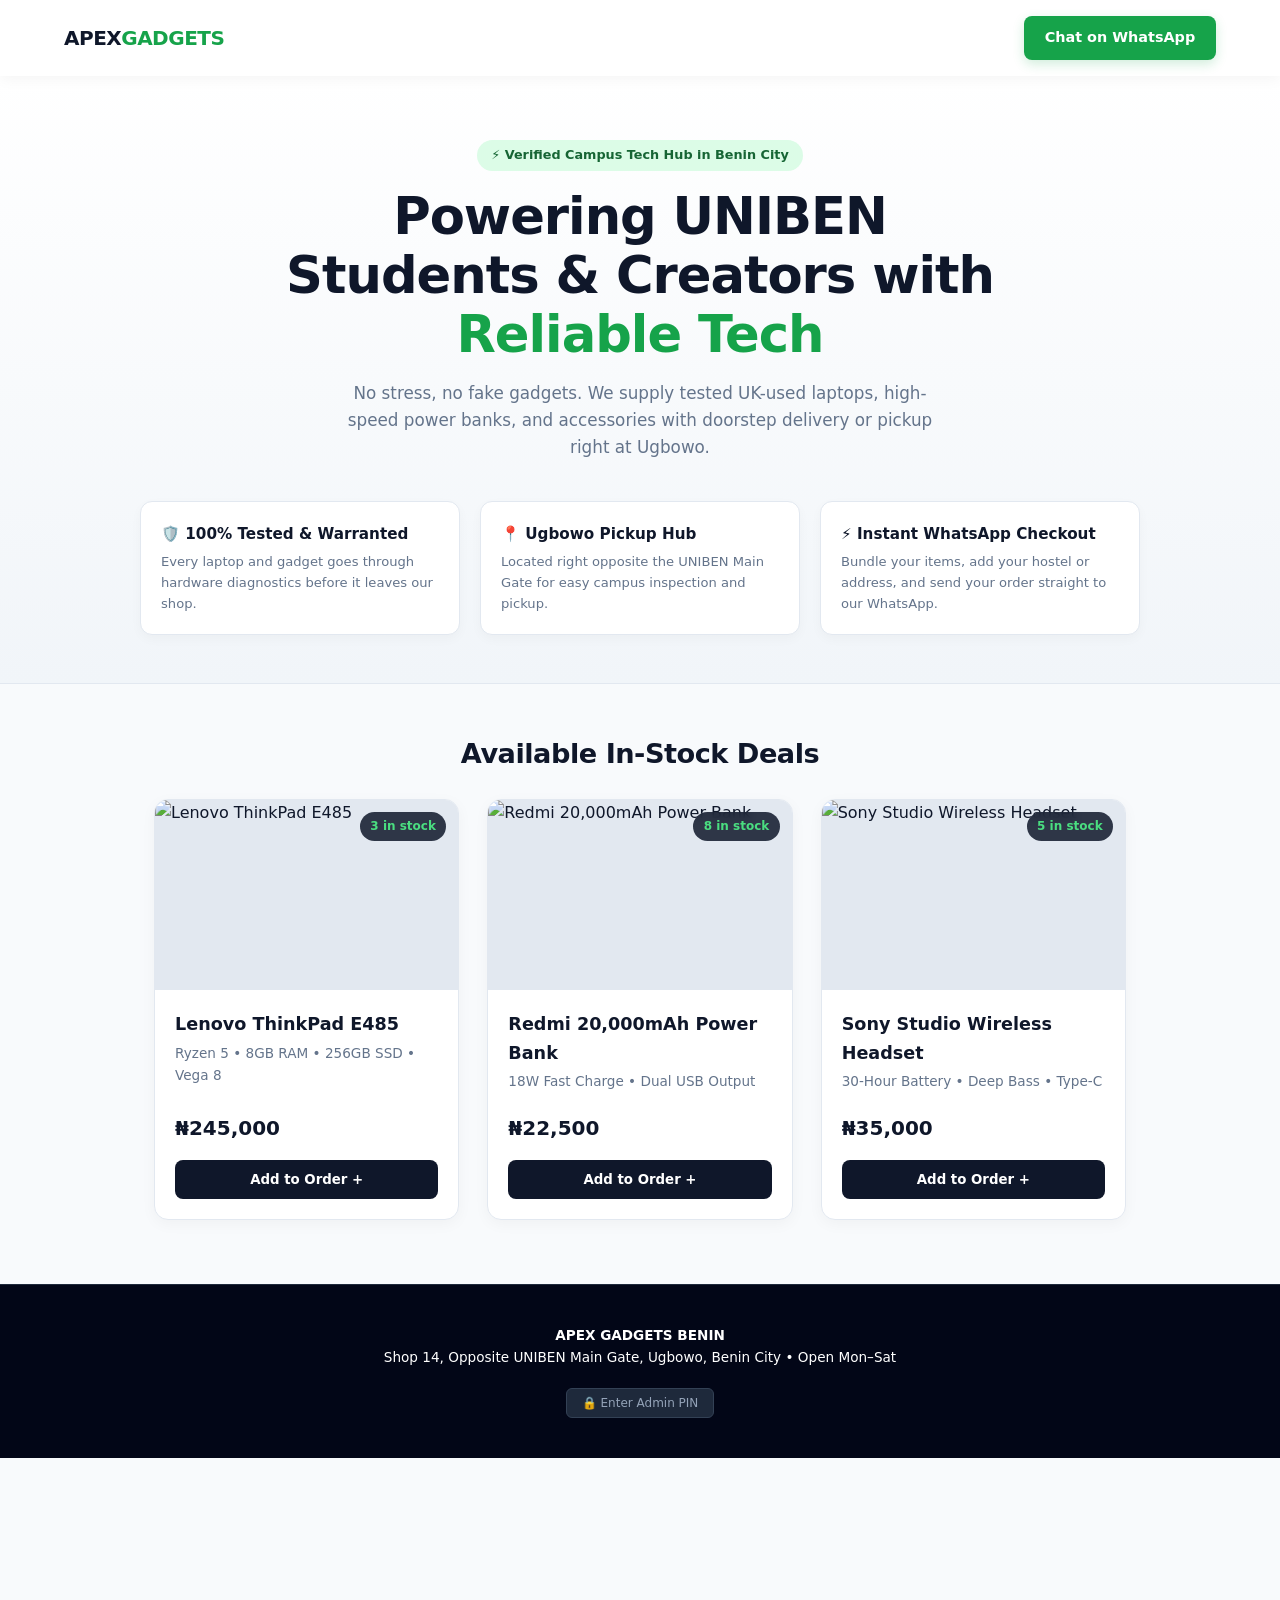
==== Landing page 002/index.html @ 0d906db6 "Initial commit: complete whatsApp store landing page template" ====
<!DOCTYPE html>
<html lang="en">
<head>
  <meta charset="UTF-8">
  <meta name="viewport" content="width=device-width, initial-scale=1.0">
  <title>Apex Gadgets Benin | Trusted Laptops & Accessories</title>
  <link rel="stylesheet" href="style.css">
  <script src="script.js" defer></script>
  <link rel="icon" type="image/x-icon" href="illust_080.png">
</head>
<body>

  <!-- 1. Head Navbar -->
  <header class="navbar">
    <div class="logo">APEX<span>GADGETS</span></div>
    <a href="https://wa.me/2348130976312?text=Hello%20Apex%20Gadgets,%20I%20have%20an%20inquiry" class="btn-wa">Chat on WhatsApp</a>
  </header>

  <!-- 2. Homepage & About Business Hero Section -->
  <section class="hero-about animate-fade">
    <span class="badge">⚡ Verified Campus Tech Hub in Benin City</span>
    <h1>Powering UNIBEN Students & Creators with <span>Reliable Tech</span></h1>
    <p>No stress, no fake gadgets. We supply tested UK-used laptops, high-speed power banks, and accessories with doorstep delivery or pickup right at Ugbowo.</p>

    <!-- Trust Pillars -->
    <div class="trust-grid">
      <div class="trust-card">
        <h4>🛡️ 100% Tested & Warranted</h4>
        <p>Every laptop and gadget goes through hardware diagnostics before it leaves our shop.</p>
      </div>
      <div class="trust-card">
        <h4>📍 Ugbowo Pickup Hub</h4>
        <p>Located right opposite the UNIBEN Main Gate for easy campus inspection and pickup.</p>
      </div>
      <div class="trust-card">
        <h4>⚡ Instant WhatsApp Checkout</h4>
        <p>Bundle your items, add your hostel or address, and send your order straight to our WhatsApp.</p>
      </div>
    </div>
  </section>

  <!-- 3. Vendor Admin Panel (Hidden Until Unlocked) -->
  <section id="adminPanel" class="admin-panel">
    <div class="admin-header">
      <div>
        <h3>🛠️ Shop Owner Inventory Manager</h3>
        <span class="admin-badge">Admin View Active — Customer Add-to-Cart Hidden</span>
      </div>
      <button class="btn-clear" style="color: #0f172a; border-color: #cbd5e1;" onclick="lockAdminMode()">Exit Admin View ✕</button>
    </div>

    <div class="admin-grid">
      <input type="text" id="newProdName" class="admin-input" placeholder="Product Name (e.g., HP EliteBook 840 G5)">
      <input type="number" id="newProdPrice" class="admin-input" placeholder="Price in Naira (e.g., 285000)">
      <input type="number" id="newProdStock" class="admin-input" placeholder="Quantity to List (e.g., 5)" min="1">
      <input type="text" id="newProdSpecs" class="admin-input" placeholder="Short Specs (e.g., Core i5 • 16GB RAM)">
      <input type="text" id="newProdImg" class="admin-input" placeholder="Image URL (or leave blank for default)" style="grid-column: 1 / -1;">
    </div>

    <div class="admin-actions">
      <button class="btn-wa" onclick="addNewProduct()">+ List Product With Stock</button>
      
  </section>

  <!-- 4. Dynamic Products Catalog Grid -->
  <h2 class="section-title">Available In-Stock Deals</h2>
  <section id="productsGrid" class="products-grid"></section>

  <!-- 5. Sticky Bottom Cart Drawer -->
  <div id="cartDrawer" class="cart-drawer">
    <div class="cart-container">
      <div id="cartItemsList" class="cart-items-list"></div>

      <div class="delivery-inputs">
        <input type="text" id="customerName" class="input-field" placeholder="Your Name (e.g., Osas)" oninput="saveCustomerDetails()">
        <input type="text" id="customerAddress" class="input-field" placeholder="Delivery Address / Hostel (e.g., Hall 3, UNIBEN)" oninput="saveCustomerDetails()">
      </div>
      <span id="errorMsg" class="error-msg">⚠️ Please enter both your name and delivery address to checkout.</span>

      <div class="cart-summary-row">
        <div>
          <span id="cartCount" class="cart-count">0 items in cart</span>
          <span id="cartTotal" class="cart-total">₦0</span>
        </div>
        <div class="cart-actions">
          <button class="btn-clear" onclick="clearCart()">Clear All</button>
          <button onclick="checkoutOnWhatsApp()" class="btn-wa">Send Order on WhatsApp →</button>
        </div>
      </div>
    </div>
  </div>

  <!-- 6. Footer -->
  <footer>
    <strong>APEX GADGETS BENIN</strong>
    <p>Shop 14, Opposite UNIBEN Main Gate, Ugbowo, Benin City • Open Mon–Sat</p>
    <button class="btn-admin-toggle" onclick="unlockAdmin()">🔒 Enter Admin PIN</button>
  </footer>

 
</body>
</html>
---- Landing page 002/style.css ----
:root {
      --primary: #16a34a;
      --primary-dark: #15803d;
      --dark: #0f172a;
      --light: #f8fafc;
      --gray: #64748b;
      --transition: all 0.25s cubic-bezier(0.4, 0, 0.2, 1);
    }

    * {
      margin: 0;
      padding: 0;
      box-sizing: border-box;
      font-family: system-ui, -apple-system, sans-serif;
    }

    body {
      background-color: var(--light);
      color: var(--dark);
      line-height: 1.6;
      padding-bottom: 290px;
    }

    /* --- ANIMATIONS --- */
    @keyframes fadeIn {
      from { opacity: 0; transform: translateY(20px); }
      to { opacity: 1; transform: translateY(0); }
    }

    @keyframes pulseBadge {
      0% { transform: scale(1); }
      50% { transform: scale(1.03); }
      100% { transform: scale(1); }
    }

    .animate-fade {
      animation: fadeIn 0.6s ease-out forwards;
    }

    /* 1. Sticky Navbar */
    .navbar {
      display: flex;
      justify-content: space-between;
      align-items: center;
      padding: 1rem 5%;
      background: rgba(255, 255, 255, 0.95);
      backdrop-filter: blur(10px);
      box-shadow: 0 2px 15px rgba(0,0,0,0.05);
      position: sticky;
      top: 0;
      z-index: 100;
    }

    .logo { font-size: 1.25rem; font-weight: 800; letter-spacing: -0.5px; }
    .logo span { color: var(--primary); }

    .btn-wa {
      background: var(--primary);
      color: white;
      text-decoration: none;
      padding: 0.65rem 1.3rem;
      border-radius: 8px;
      font-weight: 600;
      font-size: 0.9rem;
      border: none;
      cursor: pointer;
      display: inline-block;
      transition: var(--transition);
      box-shadow: 0 4px 12px rgba(22, 163, 74, 0.2);
    }

    .btn-wa:hover {
      background: var(--primary-dark);
      transform: translateY(-2px);
      box-shadow: 0 6px 16px rgba(22, 163, 74, 0.3);
    }

    .btn-wa:active { transform: translateY(0); }

    /* 2. Hero & About Business Section */
    .hero-about {
      padding: 4rem 5% 3rem;
      text-align: center;
      background: linear-gradient(180deg, #ffffff 0%, #f1f5f9 100%);
      border-bottom: 1px solid #e2e8f0;
    }

    .badge {
      background: #dcfce7;
      color: #166534;
      padding: 0.35rem 0.9rem;
      border-radius: 50px;
      font-size: 0.8rem;
      font-weight: 700;
      display: inline-block;
      margin-bottom: 1rem;
      animation: pulseBadge 3s infinite ease-in-out;
    }

    .hero-about h1 {
      font-size: clamp(2rem, 4.5vw, 3.2rem);
      line-height: 1.15;
      margin-bottom: 1rem;
      max-width: 750px;
      margin-inline: auto;
      letter-spacing: -1px;
    }

    .hero-about h1 span { color: var(--primary); }

    .hero-about p {
      color: var(--gray);
      max-width: 600px;
      margin: 0 auto 2.5rem;
      font-size: 1.05rem;
    }

    /* Trust Pillars Grid */
    .trust-grid {
      display: grid;
      grid-template-columns: repeat(auto-fit, minmax(240px, 1fr));
      gap: 1.25rem;
      max-width: 1000px;
      margin: 0 auto;
      text-align: left;
    }

    .trust-card {
      background: white;
      padding: 1.25rem;
      border-radius: 12px;
      box-shadow: 0 4px 12px rgba(0,0,0,0.03);
      border: 1px solid #e2e8f0;
      transition: var(--transition);
    }

    .trust-card:hover {
      transform: translateY(-4px);
      box-shadow: 0 8px 24px rgba(0,0,0,0.06);
      border-color: #cbd5e1;
    }

    .trust-card h4 { font-size: 0.95rem; margin-bottom: 0.3rem; color: var(--dark); font-weight: 700; }
    .trust-card p { font-size: 0.82rem; color: var(--gray); margin: 0; }

    /* 3. Vendor Admin Panel */
    .admin-panel {
      display: none;
      max-width: 800px;
      margin: 2rem auto;
      background: white;
      border: 2px solid var(--primary);
      border-radius: 12px;
      padding: 1.5rem;
      box-shadow: 0 10px 25px rgba(0,0,0,0.08);
      animation: fadeIn 0.3s ease-out;
    }

    .admin-header {
      display: flex;
      justify-content: space-between;
      align-items: center;
      margin-bottom: 1rem;
      padding-bottom: 0.75rem;
      border-bottom: 1px solid #e2e8f0;
    }

    .admin-badge {
      background: #fef3c7;
      color: #b45309;
      font-size: 0.75rem;
      padding: 0.25rem 0.6rem;
      border-radius: 6px;
      font-weight: 700;
    }

    .admin-grid {
      display: grid;
      grid-template-columns: repeat(auto-fit, minmax(220px, 1fr));
      gap: 0.85rem;
      margin-bottom: 1rem;
    }

    .admin-input {
      width: 100%;
      padding: 0.7rem;
      border: 1px solid #cbd5e1;
      border-radius: 8px;
      font-size: 0.9rem;
      outline: none;
      transition: border-color 0.2s;
    }

    .admin-input:focus { border-color: var(--primary); }
    .admin-actions { display: flex; gap: 0.75rem; flex-wrap: wrap; }

    /* 4. Product Grid & Cards */
    .section-title {
      text-align: center;
      margin: 3rem 0 1.5rem;
      font-size: 1.7rem;
      letter-spacing: -0.5px;
    }

    .products-grid {
      display: grid;
      grid-template-columns: repeat(auto-fit, minmax(260px, 1fr));
      gap: 1.75rem;
      padding: 0 5% 4rem;
      max-width: 1100px;
      margin: 0 auto;
    }

    .card {
      background: white;
      border-radius: 14px;
      overflow: hidden;
      box-shadow: 0 4px 15px rgba(0,0,0,0.04);
      display: flex;
      flex-direction: column;
      position: relative;
      border: 1px solid #e2e8f0;
      transition: var(--transition);
      animation: fadeIn 0.5s ease-out;
    }

    .card:hover {
      transform: translateY(-6px);
      box-shadow: 0 12px 30px rgba(0,0,0,0.08);
      border-color: #cbd5e1;
    }

    .stock-pill {
      position: absolute;
      top: 12px;
      right: 12px;
      background: rgba(15, 23, 42, 0.85);
      backdrop-filter: blur(4px);
      color: #4ade80;
      padding: 0.3rem 0.65rem;
      border-radius: 50px;
      font-size: 0.75rem;
      font-weight: 700;
      z-index: 2;
    }

    .stock-pill.out {
      background: #ef4444;
      color: white;
    }

    .card-img {
      width: 100%;
      height: 190px;
      background: #e2e8f0;
      object-fit: cover;
      transition: transform 0.4s ease;
    }

    .card:hover .card-img {
      transform: scale(1.04);
    }

    .card-body {
      padding: 1.25rem;
      display: flex;
      flex-direction: column;
      flex-grow: 1;
    }

    .card-title { font-size: 1.1rem; font-weight: 700; margin-bottom: 0.3rem; }
    .card-specs { color: var(--gray); font-size: 0.85rem; margin-bottom: 1.2rem; }

    .card-price {
      font-size: 1.25rem;
      font-weight: 800;
      margin-bottom: 1rem;
      margin-top: auto;
      color: var(--dark);
    }

    .btn-add {
      background: var(--dark);
      color: white;
      border: none;
      padding: 0.75rem;
      border-radius: 8px;
      font-weight: 600;
      cursor: pointer;
      width: 100%;
      transition: var(--transition);
    }

    .btn-add:hover { background: #1e293b; }
    .btn-add:active { transform: scale(0.98); }

    .btn-sold-out {
      background: #e2e8f0;
      color: #64748b;
      border: none;
      padding: 0.75rem;
      border-radius: 8px;
      font-weight: 700;
      width: 100%;
      cursor: not-allowed;
    }

    /* Admin Card Controls */
    .admin-card-controls {
      display: flex;
      flex-direction: column;
      gap: 0.5rem;
      padding-top: 0.5rem;
      border-top: 1px dashed #cbd5e1;
    }

    .stock-adjust-row {
      display: flex;
      justify-content: space-between;
      align-items: center;
      background: #f1f5f9;
      padding: 0.4rem 0.6rem;
      border-radius: 8px;
      font-size: 0.85rem;
      font-weight: 600;
    }

    .btn-stock-step {
      background: var(--dark);
      color: white;
      border: none;
      padding: 0.25rem 0.65rem;
      border-radius: 6px;
      font-weight: 700;
      cursor: pointer;
      transition: opacity 0.2s;
    }
    .btn-stock-step:hover { opacity: 0.8; }

    .btn-delete-product {
      background: #fee2e2;
      color: #dc2626;
      border: 1px solid #fca5a5;
      padding: 0.5rem;
      border-radius: 8px;
      font-size: 0.8rem;
      font-weight: 700;
      cursor: pointer;
      width: 100%;
      transition: background 0.2s;
    }
    .btn-delete-product:hover { background: #fecaca; }

    /* 5. Sticky Bottom Cart Drawer */
    .cart-drawer {
      position: fixed;
      bottom: 0;
      left: 0;
      width: 100%;
      background: var(--dark);
      color: white;
      padding: 1rem 5%;
      display: none;
      flex-direction: column;
      gap: 0.75rem;
      box-shadow: 0 -10px 30px rgba(0,0,0,0.3);
      z-index: 200;
      border-top: 1px solid #334155;
      animation: fadeIn 0.3s ease-out;
    }

    .cart-container {
      max-width: 1100px;
      width: 100%;
      margin: 0 auto;
      display: flex;
      flex-direction: column;
      gap: 0.75rem;
    }

    .cart-items-list {
      max-height: 110px;
      overflow-y: auto;
      display: flex;
      flex-direction: column;
      gap: 0.45rem;
      padding-bottom: 0.5rem;
      border-bottom: 1px solid #1e293b;
    }

    .cart-item-row {
      display: flex;
      justify-content: space-between;
      align-items: center;
      background: #1e293b;
      padding: 0.45rem 0.75rem;
      border-radius: 8px;
      font-size: 0.85rem;
    }

    .cart-item-controls { display: flex; align-items: center; gap: 0.45rem; }

    .qty-btn {
      background: #334155;
      color: white;
      border: none;
      width: 25px;
      height: 25px;
      border-radius: 6px;
      font-weight: 700;
      cursor: pointer;
    }
    .qty-btn:hover { background: #475569; }

    .remove-btn {
      background: #ef4444;
      color: white;
      border: none;
      padding: 0.25rem 0.5rem;
      border-radius: 6px;
      font-size: 0.75rem;
      cursor: pointer;
    }

    .delivery-inputs {
      display: grid;
      grid-template-columns: 1fr 1.5fr;
      gap: 0.6rem;
    }

    @media (max-width: 600px) {
      .delivery-inputs { grid-template-columns: 1fr; }
    }

    .input-field {
      background: #1e293b;
      border: 1px solid #334155;
      color: white;
      padding: 0.6rem 0.75rem;
      border-radius: 8px;
      font-size: 0.85rem;
      outline: none;
      transition: border-color 0.2s;
    }
    .input-field:focus { border-color: var(--primary); }

    .error-msg {
      color: #f87171;
      font-size: 0.8rem;
      display: none;
      font-weight: 600;
    }

    .cart-summary-row {
      display: flex;
      justify-content: space-between;
      align-items: center;
      flex-wrap: wrap;
      gap: 0.5rem;
    }

    .cart-count { font-size: 0.8rem; color: #94a3b8; display: block; }
    .cart-total { font-size: 1.25rem; font-weight: 800; color: #4ade80; }
    .cart-actions { display: flex; gap: 0.65rem; align-items: center; }

    .btn-clear {
      background: transparent;
      color: #cbd5e1;
      border: 1px solid #475569;
      padding: 0.6rem 0.9rem;
      border-radius: 8px;
      font-size: 0.85rem;
      cursor: pointer;
      transition: var(--transition);
    }
    .btn-clear:hover { background: rgba(255,255,255,0.05); }

    footer {
      background: #020617;
      color: white;
      text-align: center;
      padding: 2.5rem 5%;
      font-size: 0.85rem;
      border-top: 1px solid #1e293b;
    }

    .btn-admin-toggle {
      margin-top: 1.2rem;
      background: #1e293b;
      color: #94a3b8;
      border: 1px solid #334155;
      padding: 0.45rem 0.9rem;
      border-radius: 6px;
      font-size: 0.75rem;
      cursor: pointer;
      transition: var(--transition);
    }
    .btn-admin-toggle:hover { color: white; border-color: #64748b; }
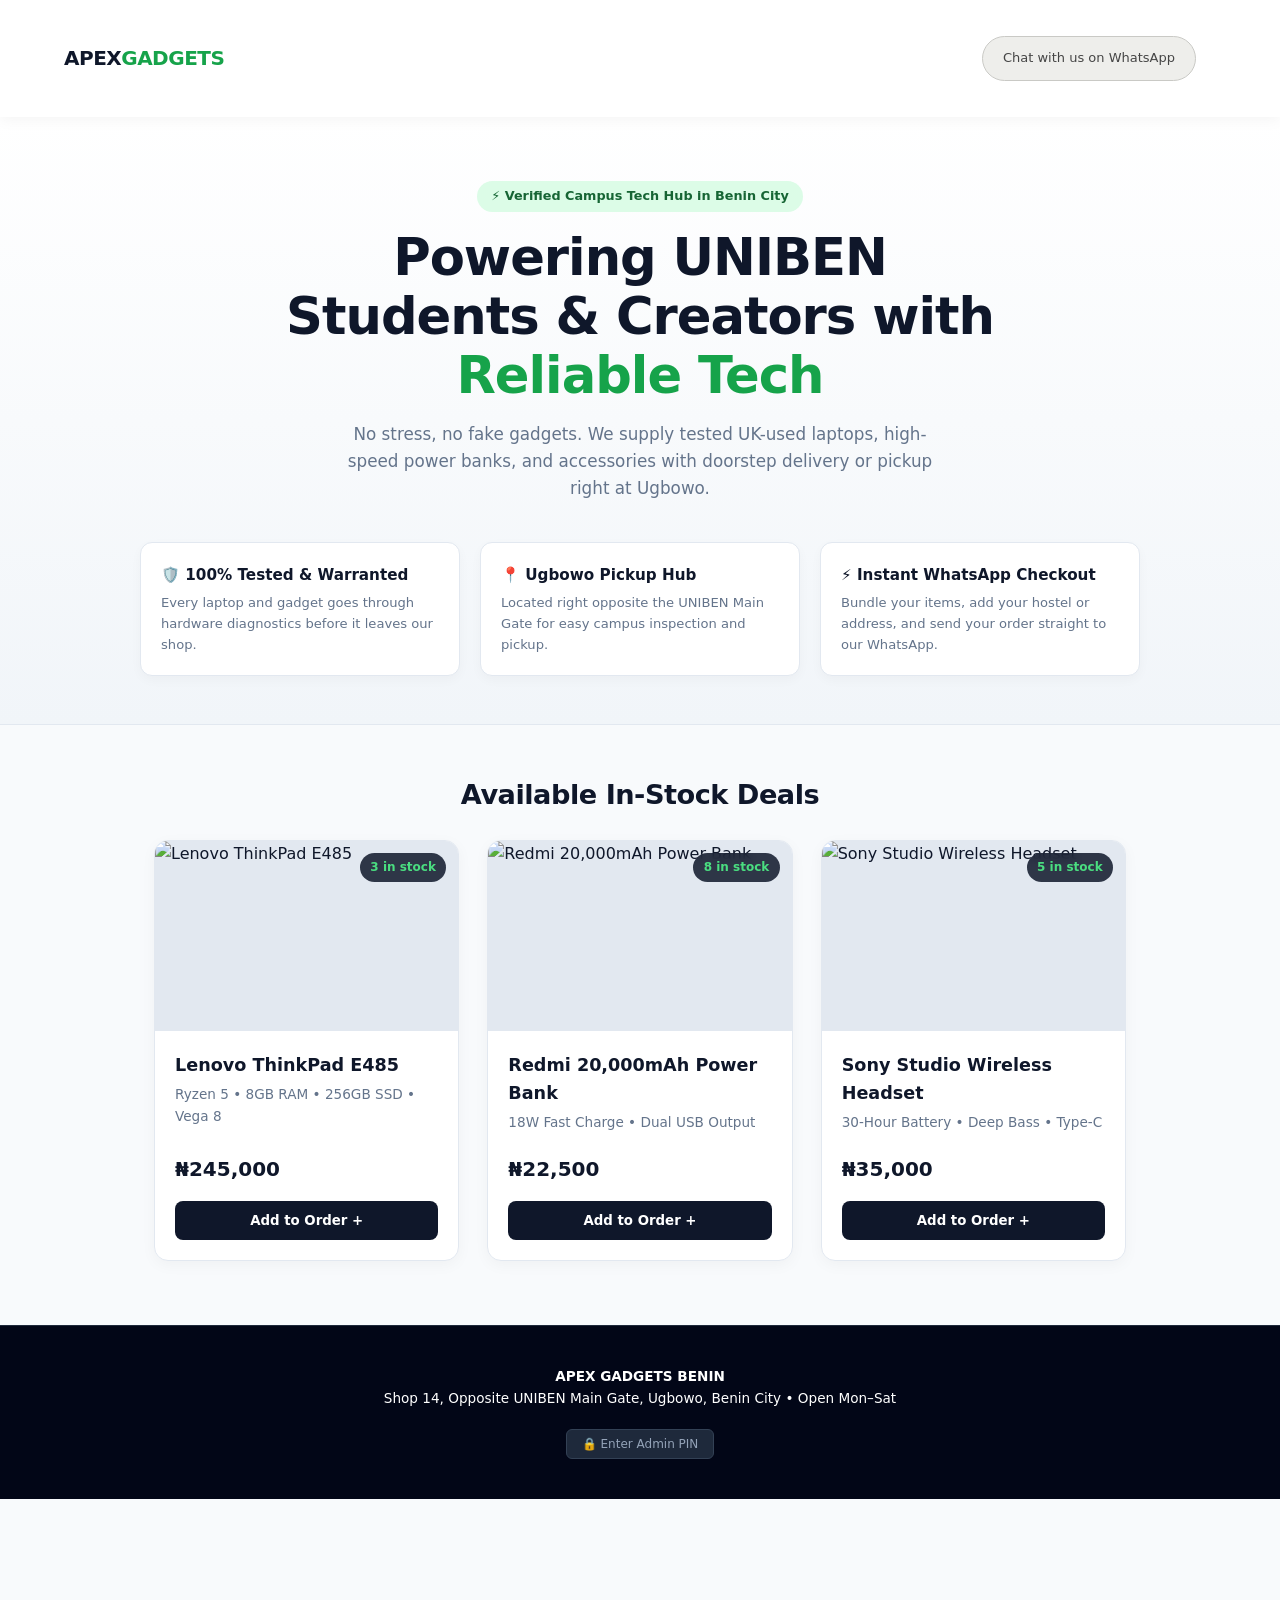
==== commit 2ff33405: "Edited files:"Continue to whatsaap" button hover effect in style.css to use CSS variables for better" ====
--- a/Landing page 002/index.html
+++ b/Landing page 002/index.html
@@ -13,7 +13,21 @@
   <!-- 1. Head Navbar -->
   <header class="navbar">
     <div class="logo">APEX<span>GADGETS</span></div>
-    <a href="https://wa.me/2348130976312?text=Hello%20Apex%20Gadgets,%20I%20have%20an%20inquiry" class="btn-wa">Chat on WhatsApp</a>
+     <div class="whatsapp-container">
+
+    <a
+        href="https://web.whatsapp.com/send?phone=2348130976312"
+        class="whatsapp-btn"
+        id="whatsappButton"
+        target="_blank"
+        rel="noopener noreferrer"
+    >
+
+        Chat with us on WhatsApp
+
+    </a>
+
+</div>
   </header>
 
   <!-- 2. Homepage & About Business Hero Section -->
--- a/Landing page 002/style.css
+++ b/Landing page 002/style.css
@@ -20,6 +20,146 @@
       line-height: 1.6;
       padding-bottom: 290px;
     }
+
+    /* BUTTON CONTAINER */
+.whatsapp-container {
+    text-align: center;
+    padding: 20px;
+}
+
+/* MAIN BUTTON */
+.whatsapp-btn {
+    position: relative;
+    display: inline-flex;
+    align-items: center;
+    justify-content: center;
+    gap: 8px;
+
+    min-width: 205px;
+    padding: 11px 20px;
+
+    background: #eeeeeb;
+    color: #454545;
+
+    border: 1px solid #c9c9c5;
+    border-radius: 50px;
+
+    font-size: 13px;
+    font-weight: 500;
+    text-decoration: none;
+
+    overflow: hidden;
+    cursor: pointer;
+
+    transition:
+        background 0.35s ease,
+        color 0.35s ease,
+        transform 0.35s cubic-bezier(.2,.8,.2,1),
+        box-shadow 0.35s ease,
+        border-color 0.35s ease;
+
+    animation: appear 0.8s ease both;
+}
+
+/* SHINE EFFECT */
+.whatsapp-btn::before {
+    content: "";
+    position: absolute;
+    top: 0;
+    left: -120%;
+    width: 60%;
+    height: 100%;
+
+    background: linear-gradient(
+        110deg,
+        transparent,
+        rgba(255,255,255,0.55),
+        transparent
+    );
+
+    transform: skewX(-20deg);
+    transition: left 0.7s ease;
+}
+
+/* HOVER EFFECT */
+.whatsapp-btn:hover {
+    background:var(--primary);
+    color: #ffffff;
+    border-color: var(--primary-dark);
+
+    transform: translateY(-3px) scale(1.025);
+
+    box-shadow:
+        0 8px 20px rgba(0,0,0,0.13),
+        0 2px 5px rgba(0,0,0,0.08);
+}
+
+.whatsapp-btn:hover::before {
+    left: 140%;
+}
+
+/* CLICK EFFECT */
+.whatsapp-btn:active {
+    transform: scale(0.96);
+    box-shadow: 0 2px 5px rgba(0,0,0,0.1);
+}
+
+/* KEYBOARD ACCESSIBILITY */
+.whatsapp-btn:focus-visible {
+    outline: 3px solid #25d366;
+    outline-offset: 4px;
+}
+
+/* RIPPLE */
+.ripple {
+    position: absolute;
+    border-radius: 50%;
+    background: rgba(255,255,255,0.4);
+    transform: scale(0);
+    animation: ripple 0.6s linear;
+    pointer-events: none;
+}
+
+/* ANIMATIONS */
+@keyframes ripple {
+    to {
+        transform: scale(4);
+        opacity: 0;
+    }
+}
+
+@keyframes appear {
+    from {
+        opacity: 0;
+        transform: translateY(15px);
+    }
+    to {
+        opacity: 1;
+        transform: translateY(0);
+    }
+}
+
+/* SMALL WHATSAPP ICON */
+.whatsapp-icon {
+    width: 15px;
+    height: 15px;
+    fill: currentColor;
+}
+
+/* MOBILE */
+@media (max-width: 480px) {
+    .whatsapp-btn {
+        min-width: 190px;
+        font-size: 12px;
+    }
+}
+
+@media (prefers-reduced-motion: reduce) {
+    *, *::before, *::after {
+        animation-duration: 0.01ms !important;
+        transition-duration: 0.01ms !important;
+    }
+}
 
     /* --- ANIMATIONS --- */
     @keyframes fadeIn {
